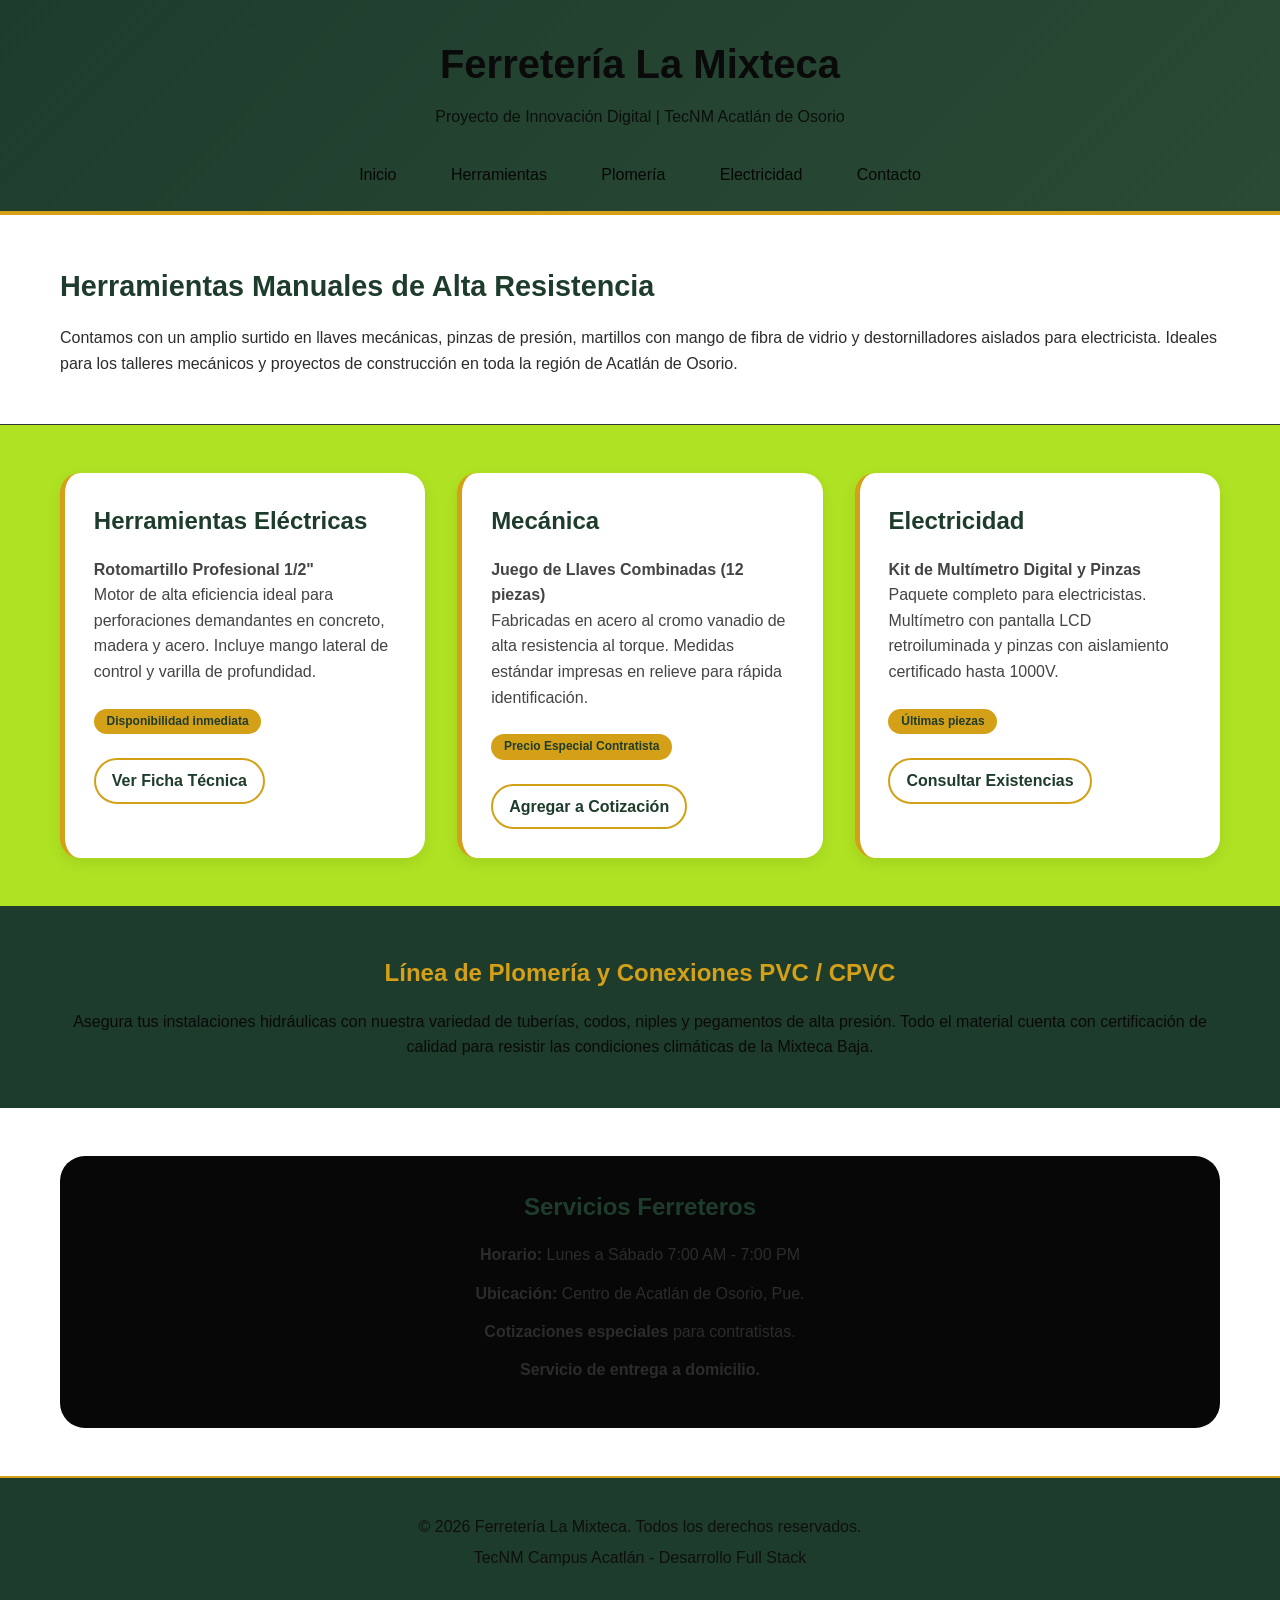
==== indexDos.html @ 5c70a492 "Add files via upload" ====
<!DOCTYPE html>
<html lang="es">
<head>
    <meta charset="UTF-8">
    <meta name="viewport" content="width=device-width, initial-scale=1.0, user-scalable=yes">
    <title>Ferretería La Mixteca</title>
    <link rel="stylesheet" href="style.css">
</head>
<body>
    <header class="main-header">
        <div class="container">
            <h1> Ferretería La Mixteca</h1>
            <p class="tagline">Proyecto de Innovación Digital | TecNM Acatlán de Osorio</p>
            <nav class="main-nav">
                <ul>
                    <li><a href="#">Inicio</a></li>
                    <li><a href="#">Herramientas</a></li>
                    <li><a href="#">Plomería</a></li>
                    <li><a href="#">Electricidad</a></li>
                    <li><a href="#">Contacto</a></li>
                </ul>
            </nav>
        </div>
    </header>

    <main>
        <section class="hero">
            <div class="container">
                <h2>Herramientas Manuales de Alta Resistencia</h2>
                <p>Contamos con un amplio surtido en llaves mecánicas, pinzas de presión, martillos con mango de fibra de vidrio y destornilladores aislados para electricista. Ideales para los talleres mecánicos y proyectos de construcción en toda la región de Acatlán de Osorio.</p>
            </div>
        </section>

        <section class="features">
            <div class="container">
                <div class="features-grid">
                    <article class="feature-card">
                        <h3> Herramientas Eléctricas</h3>
                        <p><strong>Rotomartillo Profesional 1/2"</strong><br>Motor de alta eficiencia ideal para perforaciones demandantes en concreto, madera y acero. Incluye mango lateral de control y varilla de profundidad.</p>
                        <span class="badge">Disponibilidad inmediata</span>
                        <a href="#" class="btn-outline">Ver Ficha Técnica</a>
                    </article>

                    <article class="feature-card">
                        <h3> Mecánica</h3>
                        <p><strong>Juego de Llaves Combinadas (12 piezas)</strong><br>Fabricadas en acero al cromo vanadio de alta resistencia al torque. Medidas estándar impresas en relieve para rápida identificación.</p>
                        <span class="badge">Precio Especial Contratista</span>
                        <a href="#" class="btn-outline">Agregar a Cotización</a>
                    </article>

                    <article class="feature-card">
                        <h3>Electricidad</h3>
                        <p><strong>Kit de Multímetro Digital y Pinzas</strong><br>Paquete completo para electricistas. Multímetro con pantalla LCD retroiluminada y pinzas con aislamiento certificado hasta 1000V.</p>
                        <span class="badge">Últimas piezas</span>
                        <a href="#" class="btn-outline">Consultar Existencias</a>
                    </article>
                </div>
            </div>
        </section>

        <section class="plumbing-section">
            <div class="container">
                <div class="plumbing-content">
                    <h2>Línea de Plomería y Conexiones PVC / CPVC</h2>
                    <p>Asegura tus instalaciones hidráulicas con nuestra variedad de tuberías, codos, niples y pegamentos de alta presión. Todo el material cuenta con certificación de calidad para resistir las condiciones climáticas de la Mixteca Baja.</p>
                </div>
            </div>
        </section>

        <section class="services">
            <div class="container">
                <div class="services-info">
                    <h2>Servicios Ferreteros</h2>
                    <ul>
                        <li><strong>Horario:</strong> Lunes a Sábado 7:00 AM - 7:00 PM</li>
                        <li><strong>Ubicación:</strong> Centro de Acatlán de Osorio, Pue.</li>
                        <li><strong>Cotizaciones especiales</strong> para contratistas.</li>
                        <li><strong>Servicio de entrega a domicilio.</strong></li>
                    </ul>
                </div>
            </div>
        </section>
    </main>

    <footer class="main-footer">
        <div class="container">
            <p>© 2026 Ferretería La Mixteca. Todos los derechos reservados.</p>
            <p>TecNM Campus Acatlán - Desarrollo Full Stack</p>
        </div>
    </footer>
</body>
</html>
---- style.css ----
* {
    margin: 0;
    padding: 0;
    box-sizing: border-box;
}

:root {
    --primary-green: #1e3c2c;
    --secondary-green: #2a4a35;
    --accent-gold: #d4a017;
    --light-bg: #afe222;
    --text-dark: #2c2c2c;
    --white: #ffffff;
}

body {
    font-family: 'Segoe UI', Roboto, 'Helvetica Neue', sans-serif;
    line-height: 1.6;
    color: var(--text-dark);
    background-color: var(--light-bg);
}

.container {
    max-width: 1200px;
    margin: 0 auto;
    padding: 0 20px;
}

.main-header {
    background: linear-gradient(135deg, var(--primary-green), var(--secondary-green));
    color: rgb(10, 10, 10);
    padding: 2rem 0 1rem 0;
    text-align: center;
    border-bottom: 4px solid var(--accent-gold);
}

.main-header h1 {
    font-size: 2.5rem;
    margin-bottom: 0.5rem;
}

.tagline {
    font-size: 1rem;
    opacity: 0.9;
    margin-bottom: 1.5rem;
}

.main-nav ul {
    display: flex;
    justify-content: center;
    flex-wrap: wrap;
    gap: 1rem;
    list-style: none;
    padding: 0.5rem 0;
}

.main-nav a {
    color: rgb(7, 7, 7);
    text-decoration: none;
    padding: 0.5rem 1.2rem;
    border-radius: 30px;
    transition: all 0.3s ease;
    font-weight: 500;
}

.main-nav a:hover {
    background-color: var(--accent-gold);
    color: var(--primary-green);
}

.hero {
    background: var(--white);
    padding: 3rem 0;
    border-bottom: 1px solid #000000c9;
}

.hero h2 {
    color: var(--primary-green);
    font-size: 1.8rem;
    margin-bottom: 1rem;
}

.features {
    padding: 3rem 0;
}

.features-grid {
    display: grid;
    grid-template-columns: repeat(auto-fit, minmax(300px, 1fr));
    gap: 2rem;
}

.feature-card {
    background: var(--white);
    border-radius: 20px;
    padding: 1.8rem;
    box-shadow: 0 5px 15px rgba(0,0,0,0.08);
    transition: transform 0.3s ease;
    border-left: 5px solid var(--accent-gold);
}

.feature-card:hover {
    transform: translateY(-5px);
}

.feature-card h3 {
    color: var(--primary-green);
    margin-bottom: 1rem;
    font-size: 1.5rem;
}

.feature-card p {
    margin-bottom: 1rem;
    color: #444;
}

.badge {
    display: inline-block;
    background: var(--accent-gold);
    color: var(--primary-green);
    padding: 0.2rem 0.8rem;
    border-radius: 20px;
    font-size: 0.75rem;
    font-weight: bold;
    margin: 0.5rem 0;
}

.btn-outline {
    display: inline-block;
    margin-top: 1rem;
    padding: 0.5rem 1rem;
    border: 2px solid var(--accent-gold);
    border-radius: 30px;
    color: var(--primary-green);
    text-decoration: none;
    font-weight: bold;
    transition: all 0.3s;
}

.btn-outline:hover {
    background: var(--accent-gold);
    color: var(--primary-green);
}

.plumbing-section {
    background: var(--primary-green);
    color: rgb(10, 10, 10);
    padding: 3rem 0;
    text-align: center;
}

.plumbing-content h2 {
    color: var(--accent-gold);
    margin-bottom: 1rem;
}

.services {
    padding: 3rem 0;
    background: var(--white);
}

.services-info {
    background: #070707;
    padding: 2rem;
    border-radius: 25px;
    text-align: center;
}

.services-info h2 {
    color: var(--primary-green);
    margin-bottom: 1rem;
}

.services-info ul {
    list-style: none;
    margin-top: 1rem;
}

.services-info li {
    margin: 0.8rem 0;
}

.main-footer {
    background: var(--primary-green);
    color: #0f0f0f;
    text-align: center;
    padding: 2rem 0;
    border-top: 2px solid var(--accent-gold);
}

.main-footer p {
    margin: 0.3rem 0;
}

@media (max-width: 768px) {
    .main-header h1 {
        font-size: 1.8rem;
    }
    
    .hero h2 {
        font-size: 1.4rem;
    }
    
    .features-grid {
        grid-template-columns: 1fr;
    }
    
    .main-nav ul {
        flex-direction: column;
        gap: 0.5rem;
    }
    
    .container {
        padding: 0 15px;
    }
    
    .feature-card {
        padding: 1.2rem;
    }
}

@media (max-width: 480px) {
    .hero {
        padding: 2rem 0;
    }
    
    .btn-outline {
        display: block;
        text-align: center;
    }
}
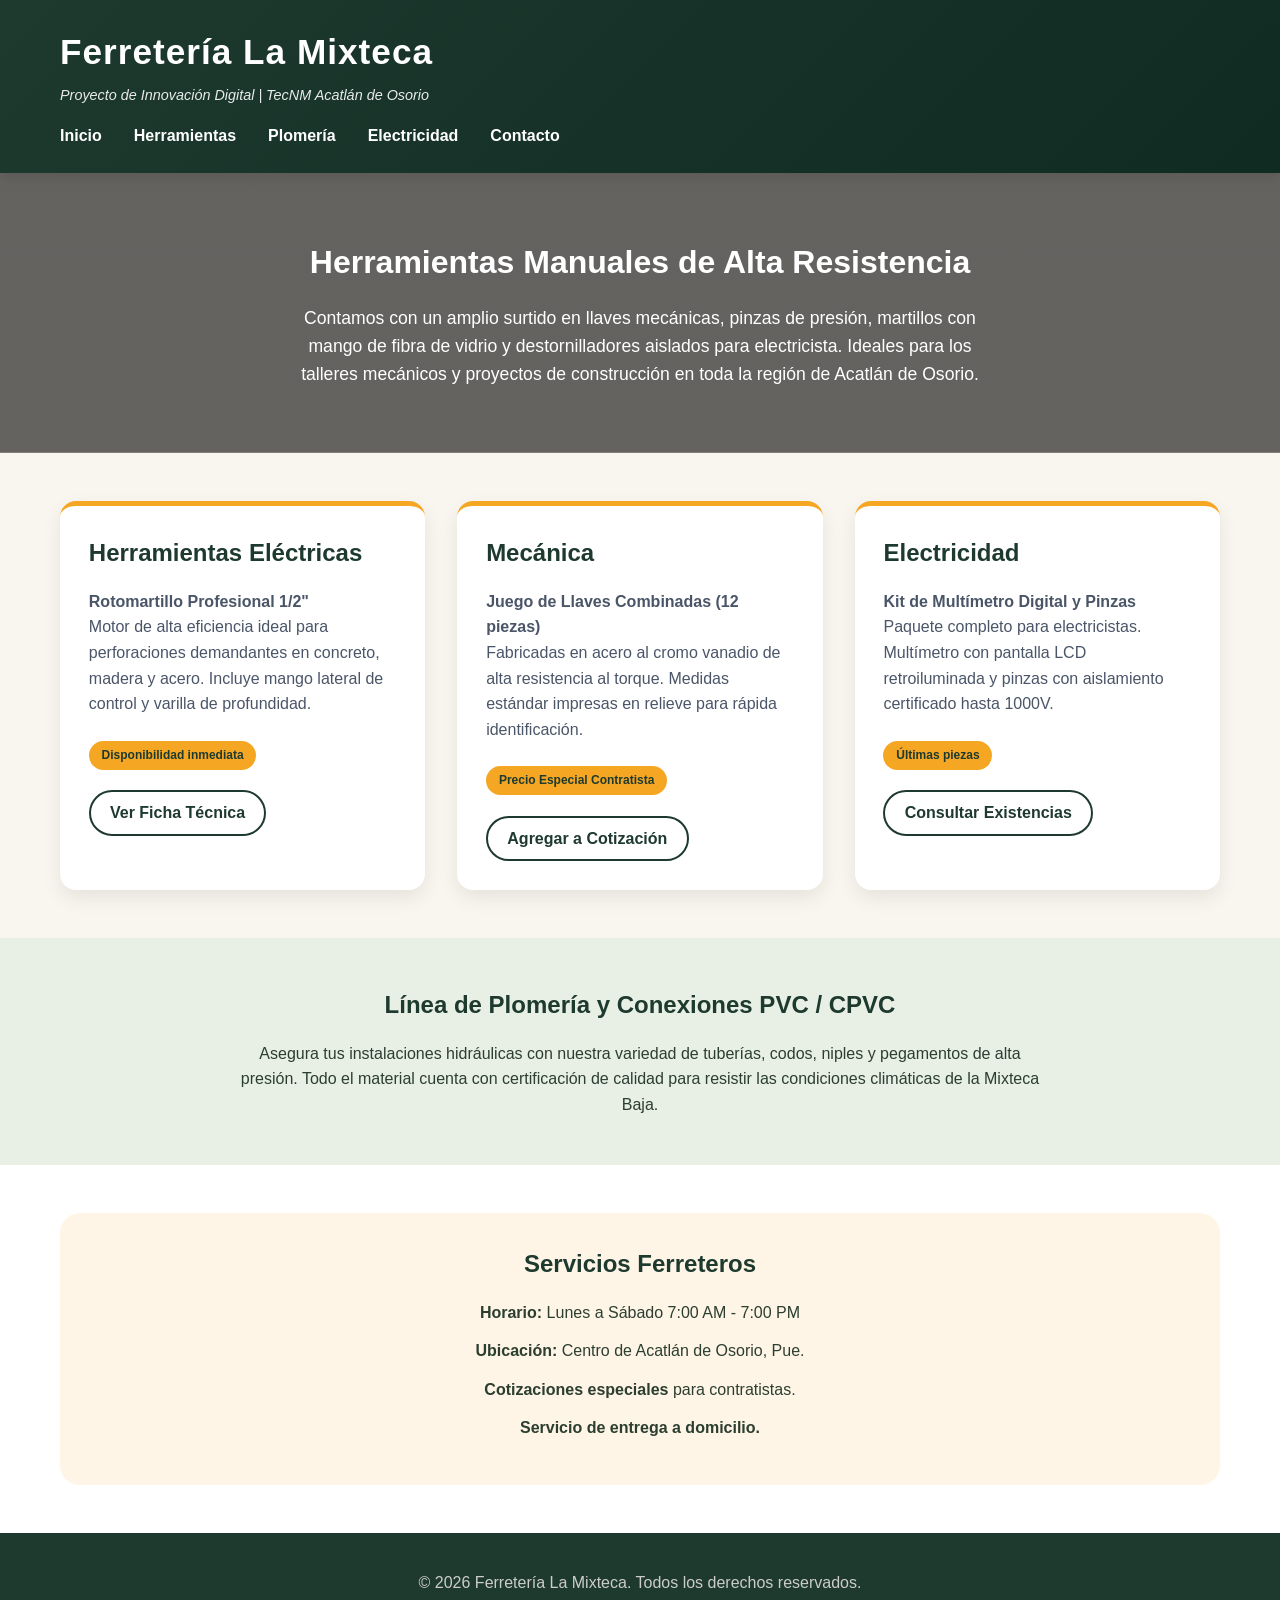
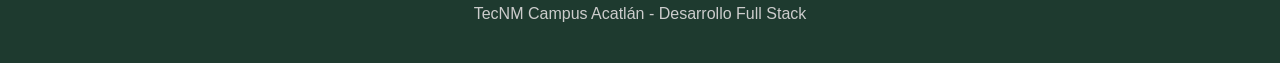
==== commit 33f1ec5b: "esss" ====
--- a/indexDos.html
+++ b/indexDos.html
@@ -4,7 +4,231 @@
     <meta charset="UTF-8">
     <meta name="viewport" content="width=device-width, initial-scale=1.0, user-scalable=yes">
     <title>Ferretería La Mixteca</title>
-    <link rel="stylesheet" href="style.css">
+    <style>
+* {
+    margin: 0;
+    padding: 0;
+    box-sizing: border-box;
+}
+
+body {
+    font-family: 'Segoe UI', Tahoma, Geneva, Verdana, sans-serif;
+    line-height: 1.6;
+    color: #2c3e2f;
+    background-color: #f9f6ef;
+}
+
+.container {
+    max-width: 1200px;
+    margin: 0 auto;
+    padding: 0 20px;
+}
+
+/* Header */
+.main-header {
+    background: linear-gradient(135deg, #1e3a2f 0%, #0f2b22 100%);
+    color: white;
+    padding: 1.5rem 0;
+    box-shadow: 0 4px 12px rgba(0,0,0,0.1);
+}
+
+.main-header h1 {
+    font-size: 2.2rem;
+    letter-spacing: 1px;
+    margin-bottom: 0.25rem;
+}
+
+.tagline {
+    font-size: 0.9rem;
+    opacity: 0.9;
+    margin-bottom: 1rem;
+    font-style: italic;
+}
+
+.main-nav ul {
+    display: flex;
+    list-style: none;
+    gap: 2rem;
+    flex-wrap: wrap;
+    margin-top: 0.5rem;
+}
+
+.main-nav a {
+    color: white;
+    text-decoration: none;
+    font-weight: 600;
+    transition: 0.3s;
+    padding: 0.5rem 0;
+    border-bottom: 2px solid transparent;
+}
+
+.main-nav a:hover {
+    border-bottom-color: #f5a623;
+    color: #f5a623;
+}
+
+/* Hero */
+.hero {
+    background: linear-gradient(rgba(0,0,0,0.6), rgba(0,0,0,0.6)), 
+                url('https://placehold.co/1920x600/2c3e2f/white?text=Ferretería+La+Mixteca');
+    background-size: cover;
+    background-position: center;
+    color: white;
+    padding: 4rem 0;
+    text-align: center;
+}
+
+.hero h2 {
+    font-size: 2rem;
+    margin-bottom: 1rem;
+}
+
+.hero p {
+    max-width: 700px;
+    margin: 0 auto;
+    font-size: 1.1rem;
+}
+
+/* Features Grid */
+.features {
+    padding: 3rem 0;
+}
+
+.features-grid {
+    display: grid;
+    grid-template-columns: repeat(auto-fit, minmax(300px, 1fr));
+    gap: 2rem;
+}
+
+.feature-card {
+    background: white;
+    border-radius: 16px;
+    padding: 1.8rem;
+    box-shadow: 0 8px 20px rgba(0,0,0,0.08);
+    transition: transform 0.2s, box-shadow 0.2s;
+    border-top: 5px solid #f5a623;
+}
+
+.feature-card:hover {
+    transform: translateY(-5px);
+    box-shadow: 0 12px 28px rgba(0,0,0,0.12);
+}
+
+.feature-card h3 {
+    color: #1e3a2f;
+    margin-bottom: 1rem;
+    font-size: 1.5rem;
+}
+
+.feature-card p {
+    color: #4a5568;
+    margin-bottom: 1rem;
+}
+
+.badge {
+    display: inline-block;
+    background: #f5a623;
+    color: #1e3a2f;
+    padding: 0.3rem 0.8rem;
+    border-radius: 20px;
+    font-size: 0.75rem;
+    font-weight: bold;
+    margin: 0.5rem 0;
+}
+
+.btn-outline {
+    display: inline-block;
+    margin-top: 0.8rem;
+    padding: 0.5rem 1.2rem;
+    border: 2px solid #1e3a2f;
+    color: #1e3a2f;
+    text-decoration: none;
+    border-radius: 30px;
+    font-weight: bold;
+    transition: 0.3s;
+}
+
+.btn-outline:hover {
+    background: #1e3a2f;
+    color: white;
+}
+
+/* Plumbing section */
+.plumbing-section {
+    background: #e8f0e6;
+    padding: 3rem 0;
+}
+
+.plumbing-content {
+    text-align: center;
+    max-width: 800px;
+    margin: 0 auto;
+}
+
+.plumbing-content h2 {
+    color: #1e3a2f;
+    margin-bottom: 1rem;
+}
+
+/* Services */
+.services {
+    padding: 3rem 0;
+    background: white;
+}
+
+.services-info {
+    background: #fef5e7;
+    padding: 2rem;
+    border-radius: 20px;
+    text-align: center;
+}
+
+.services-info h2 {
+    color: #1e3a2f;
+    margin-bottom: 1rem;
+}
+
+.services-info ul {
+    list-style: none;
+}
+
+.services-info li {
+    margin: 0.8rem 0;
+    font-size: 1rem;
+}
+
+/* Footer */
+.main-footer {
+    background: #1e3a2f;
+    color: #ccc;
+    text-align: center;
+    padding: 2rem 0;
+}
+
+.main-footer p {
+    margin: 0.3rem 0;
+}
+
+/* Responsive */
+@media (max-width: 768px) {
+    .main-nav ul {
+        justify-content: center;
+        gap: 1rem;
+    }
+    
+    .hero h2 {
+        font-size: 1.5rem;
+    }
+    
+    .features-grid {
+        grid-template-columns: 1fr;
+    }
+}
+
+
+
+    </style>
+
 </head>
 <body>
     <header class="main-header">
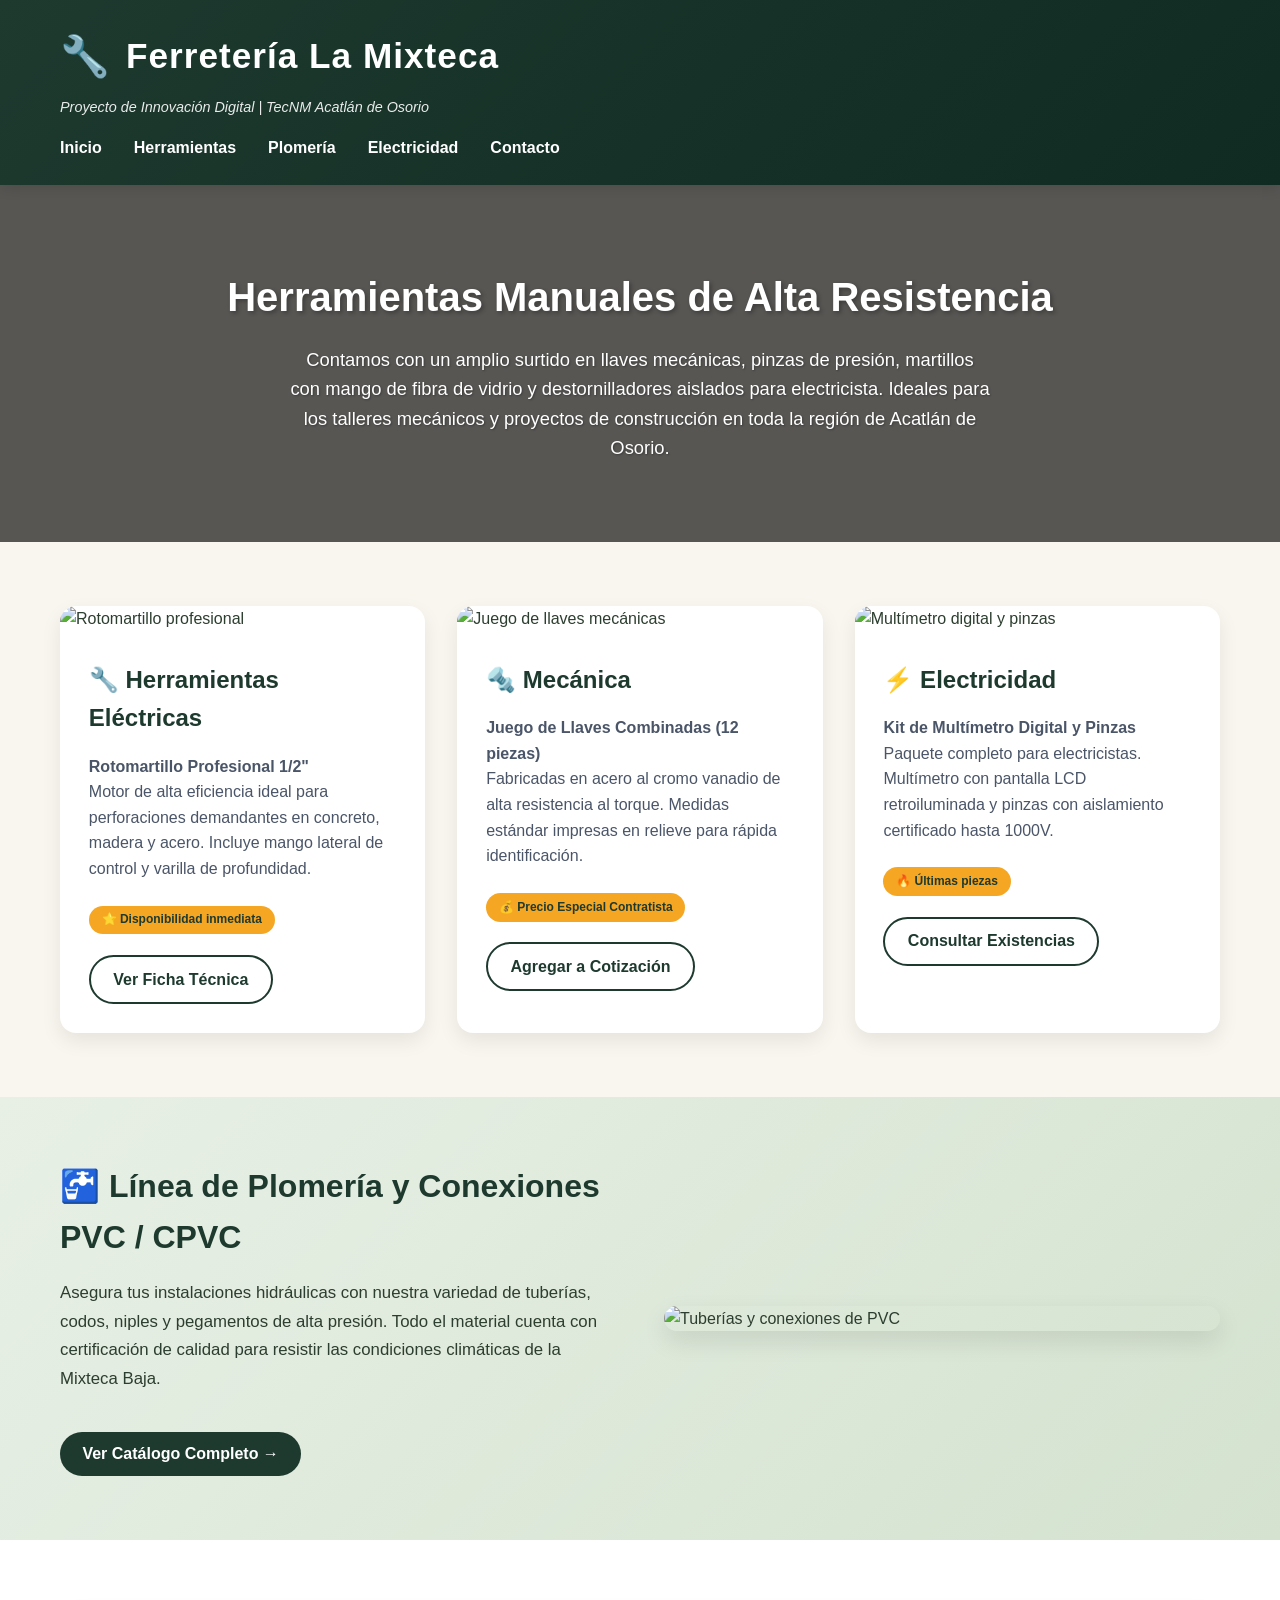
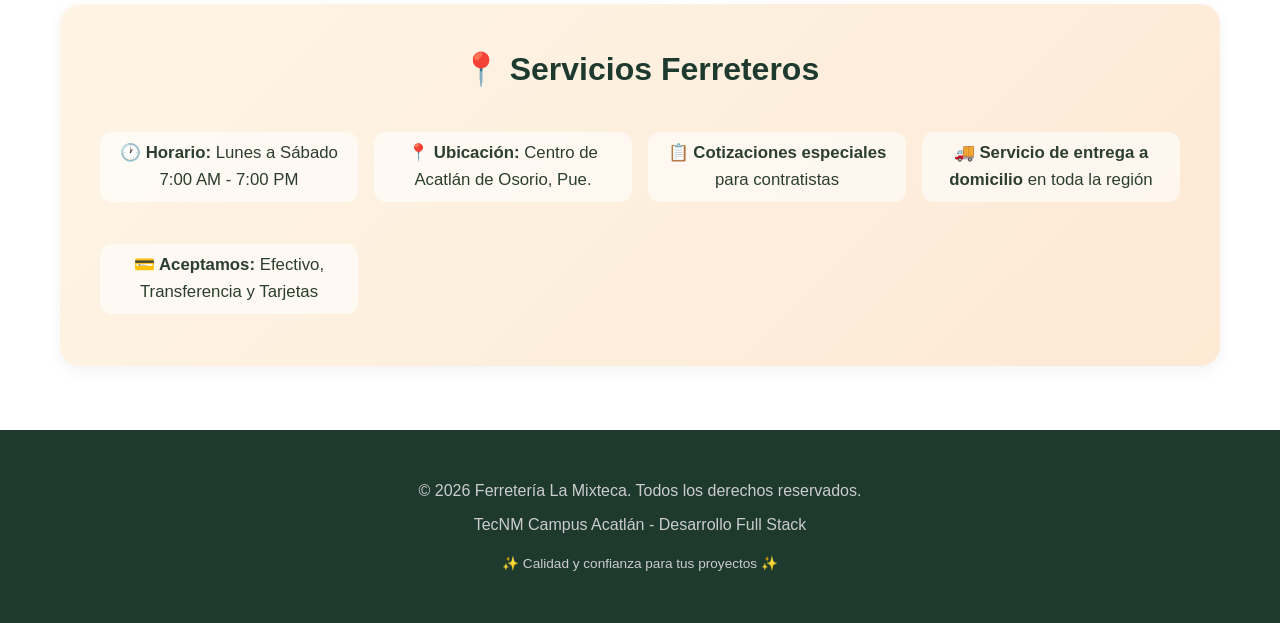
==== commit dfc17569: "bnn" ====
--- a/indexDos.html
+++ b/indexDos.html
@@ -3,7 +3,7 @@
 <head>
     <meta charset="UTF-8">
     <meta name="viewport" content="width=device-width, initial-scale=1.0, user-scalable=yes">
-    <title>Ferretería La Mixteca</title>
+    <title>Ferretería La Mixteca - Herramientas Profesionales</title>
     <style>
 * {
     margin: 0;
@@ -30,12 +30,23 @@
     color: white;
     padding: 1.5rem 0;
     box-shadow: 0 4px 12px rgba(0,0,0,0.1);
+    position: relative;
+}
+
+.logo-container {
+    display: flex;
+    align-items: center;
+    gap: 1rem;
+    margin-bottom: 0.5rem;
+}
+
+.logo-icon {
+    font-size: 2.5rem;
 }
 
 .main-header h1 {
     font-size: 2.2rem;
     letter-spacing: 1px;
-    margin-bottom: 0.25rem;
 }
 
 .tagline {
@@ -69,49 +80,61 @@
 
 /* Hero */
 .hero {
-    background: linear-gradient(rgba(0,0,0,0.6), rgba(0,0,0,0.6)), 
-                url('https://placehold.co/1920x600/2c3e2f/white?text=Ferretería+La+Mixteca');
+    background: linear-gradient(rgba(0,0,0,0.65), rgba(0,0,0,0.65)), 
+                url('https://images.unsplash.com/photo-1504917595217-d4dc5ebe6122?w=1920&h=600&fit=crop');
     background-size: cover;
-    background-position: center;
+    background-position: center 30%;
     color: white;
-    padding: 4rem 0;
+    padding: 5rem 0;
     text-align: center;
 }
 
 .hero h2 {
-    font-size: 2rem;
+    font-size: 2.5rem;
     margin-bottom: 1rem;
+    text-shadow: 2px 2px 4px rgba(0,0,0,0.3);
 }
 
 .hero p {
     max-width: 700px;
     margin: 0 auto;
-    font-size: 1.1rem;
+    font-size: 1.15rem;
+    text-shadow: 1px 1px 2px rgba(0,0,0,0.3);
 }
 
 /* Features Grid */
 .features {
-    padding: 3rem 0;
+    padding: 4rem 0;
 }
 
 .features-grid {
     display: grid;
-    grid-template-columns: repeat(auto-fit, minmax(300px, 1fr));
+    grid-template-columns: repeat(auto-fit, minmax(320px, 1fr));
     gap: 2rem;
 }
 
 .feature-card {
     background: white;
     border-radius: 16px;
-    padding: 1.8rem;
+    padding: 0;
     box-shadow: 0 8px 20px rgba(0,0,0,0.08);
-    transition: transform 0.2s, box-shadow 0.2s;
-    border-top: 5px solid #f5a623;
+    transition: transform 0.3s, box-shadow 0.3s;
+    overflow: hidden;
 }
 
 .feature-card:hover {
     transform: translateY(-5px);
-    box-shadow: 0 12px 28px rgba(0,0,0,0.12);
+    box-shadow: 0 12px 28px rgba(0,0,0,0.15);
+}
+
+.card-img {
+    width: 100%;
+    height: 220px;
+    object-fit: cover;
+}
+
+.card-content {
+    padding: 1.8rem;
 }
 
 .feature-card h3 {
@@ -139,62 +162,101 @@
 .btn-outline {
     display: inline-block;
     margin-top: 0.8rem;
-    padding: 0.5rem 1.2rem;
+    padding: 0.6rem 1.4rem;
     border: 2px solid #1e3a2f;
     color: #1e3a2f;
     text-decoration: none;
     border-radius: 30px;
     font-weight: bold;
     transition: 0.3s;
+    cursor: pointer;
 }
 
 .btn-outline:hover {
     background: #1e3a2f;
     color: white;
+    transform: scale(1.02);
 }
 
 /* Plumbing section */
 .plumbing-section {
-    background: #e8f0e6;
-    padding: 3rem 0;
+    background: linear-gradient(135deg, #e8f0e6 0%, #d4e2cf 100%);
+    padding: 4rem 0;
+}
+
+.plumbing-grid {
+    display: grid;
+    grid-template-columns: 1fr 1fr;
+    gap: 3rem;
+    align-items: center;
 }
 
 .plumbing-content {
-    text-align: center;
-    max-width: 800px;
-    margin: 0 auto;
+    text-align: left;
 }
 
 .plumbing-content h2 {
     color: #1e3a2f;
     margin-bottom: 1rem;
+    font-size: 2rem;
+}
+
+.plumbing-content p {
+    font-size: 1.05rem;
+    line-height: 1.7;
+}
+
+.plumbing-image {
+    border-radius: 20px;
+    overflow: hidden;
+    box-shadow: 0 10px 25px rgba(0,0,0,0.1);
+}
+
+.plumbing-image img {
+    width: 100%;
+    height: auto;
+    display: block;
+    transition: transform 0.3s;
+}
+
+.plumbing-image:hover img {
+    transform: scale(1.02);
 }
 
 /* Services */
 .services {
-    padding: 3rem 0;
+    padding: 4rem 0;
     background: white;
 }
 
 .services-info {
-    background: #fef5e7;
-    padding: 2rem;
+    background: linear-gradient(135deg, #fef5e7 0%, #fde9d4 100%);
+    padding: 2.5rem;
     border-radius: 20px;
     text-align: center;
+    box-shadow: 0 5px 15px rgba(0,0,0,0.05);
 }
 
 .services-info h2 {
     color: #1e3a2f;
-    margin-bottom: 1rem;
+    margin-bottom: 1.5rem;
+    font-size: 2rem;
 }
 
 .services-info ul {
     list-style: none;
+    display: grid;
+    grid-template-columns: repeat(auto-fit, minmax(250px, 1fr));
+    gap: 1rem;
+    margin-top: 1rem;
 }
 
 .services-info li {
     margin: 0.8rem 0;
-    font-size: 1rem;
+    font-size: 1.05rem;
+    padding: 0.5rem;
+    background: rgba(255,255,255,0.6);
+    border-radius: 12px;
 }
 
 /* Footer */
@@ -202,38 +264,84 @@
     background: #1e3a2f;
     color: #ccc;
     text-align: center;
-    padding: 2rem 0;
+    padding: 2.5rem 0;
 }
 
 .main-footer p {
-    margin: 0.3rem 0;
+    margin: 0.5rem 0;
 }
 
 /* Responsive */
 @media (max-width: 768px) {
+    .main-header h1 {
+        font-size: 1.5rem;
+    }
+    
     .main-nav ul {
         justify-content: center;
         gap: 1rem;
     }
     
+    .hero {
+        padding: 3rem 0;
+    }
+    
     .hero h2 {
-        font-size: 1.5rem;
+        font-size: 1.6rem;
+    }
+    
+    .hero p {
+        font-size: 1rem;
     }
     
     .features-grid {
         grid-template-columns: 1fr;
     }
-}
-
-
-
+    
+    .plumbing-grid {
+        grid-template-columns: 1fr;
+        gap: 2rem;
+    }
+    
+    .plumbing-content {
+        text-align: center;
+    }
+    
+    .services-info ul {
+        grid-template-columns: 1fr;
+    }
+    
+    .services-info li {
+        font-size: 0.95rem;
+    }
+    
+    .card-img {
+        height: 180px;
+    }
+}
+
+@media (max-width: 480px) {
+    .container {
+        padding: 0 15px;
+    }
+    
+    .hero h2 {
+        font-size: 1.3rem;
+    }
+    
+    .feature-card h3 {
+        font-size: 1.3rem;
+    }
+}
     </style>
-
 </head>
 <body>
     <header class="main-header">
         <div class="container">
-            <h1> Ferretería La Mixteca</h1>
+            <div class="logo-container">
+                <div class="logo-icon">🔧</div>
+                <h1>Ferretería La Mixteca</h1>
+            </div>
             <p class="tagline">Proyecto de Innovación Digital | TecNM Acatlán de Osorio</p>
             <nav class="main-nav">
                 <ul>
@@ -259,24 +367,33 @@
             <div class="container">
                 <div class="features-grid">
                     <article class="feature-card">
-                        <h3> Herramientas Eléctricas</h3>
-                        <p><strong>Rotomartillo Profesional 1/2"</strong><br>Motor de alta eficiencia ideal para perforaciones demandantes en concreto, madera y acero. Incluye mango lateral de control y varilla de profundidad.</p>
-                        <span class="badge">Disponibilidad inmediata</span>
-                        <a href="#" class="btn-outline">Ver Ficha Técnica</a>
+                        <img src="https://images.unsplash.com/photo-1504148455328-c376907d081c?w=600&h=400&fit=crop" alt="Rotomartillo profesional" class="card-img">
+                        <div class="card-content">
+                            <h3>🔧 Herramientas Eléctricas</h3>
+                            <p><strong>Rotomartillo Profesional 1/2"</strong><br>Motor de alta eficiencia ideal para perforaciones demandantes en concreto, madera y acero. Incluye mango lateral de control y varilla de profundidad.</p>
+                            <span class="badge">⭐ Disponibilidad inmediata</span>
+                            <a href="#" class="btn-outline">Ver Ficha Técnica</a>
+                        </div>
                     </article>
 
                     <article class="feature-card">
-                        <h3> Mecánica</h3>
-                        <p><strong>Juego de Llaves Combinadas (12 piezas)</strong><br>Fabricadas en acero al cromo vanadio de alta resistencia al torque. Medidas estándar impresas en relieve para rápida identificación.</p>
-                        <span class="badge">Precio Especial Contratista</span>
-                        <a href="#" class="btn-outline">Agregar a Cotización</a>
+                        <img src="https://images.unsplash.com/photo-1581145493910-8e3b73c6d8f5?w=600&h=400&fit=crop" alt="Juego de llaves mecánicas" class="card-img">
+                        <div class="card-content">
+                            <h3>🔩 Mecánica</h3>
+                            <p><strong>Juego de Llaves Combinadas (12 piezas)</strong><br>Fabricadas en acero al cromo vanadio de alta resistencia al torque. Medidas estándar impresas en relieve para rápida identificación.</p>
+                            <span class="badge">💰 Precio Especial Contratista</span>
+                            <a href="#" class="btn-outline">Agregar a Cotización</a>
+                        </div>
                     </article>
 
                     <article class="feature-card">
-                        <h3>Electricidad</h3>
-                        <p><strong>Kit de Multímetro Digital y Pinzas</strong><br>Paquete completo para electricistas. Multímetro con pantalla LCD retroiluminada y pinzas con aislamiento certificado hasta 1000V.</p>
-                        <span class="badge">Últimas piezas</span>
-                        <a href="#" class="btn-outline">Consultar Existencias</a>
+                        <img src="https://images.unsplash.com/photo-1563206767-5b18f218e8de?w=600&h=400&fit=crop" alt="Multímetro digital y pinzas" class="card-img">
+                        <div class="card-content">
+                            <h3>⚡ Electricidad</h3>
+                            <p><strong>Kit de Multímetro Digital y Pinzas</strong><br>Paquete completo para electricistas. Multímetro con pantalla LCD retroiluminada y pinzas con aislamiento certificado hasta 1000V.</p>
+                            <span class="badge">🔥 Últimas piezas</span>
+                            <a href="#" class="btn-outline">Consultar Existencias</a>
+                        </div>
                     </article>
                 </div>
             </div>
@@ -284,9 +401,16 @@
 
         <section class="plumbing-section">
             <div class="container">
-                <div class="plumbing-content">
-                    <h2>Línea de Plomería y Conexiones PVC / CPVC</h2>
-                    <p>Asegura tus instalaciones hidráulicas con nuestra variedad de tuberías, codos, niples y pegamentos de alta presión. Todo el material cuenta con certificación de calidad para resistir las condiciones climáticas de la Mixteca Baja.</p>
+                <div class="plumbing-grid">
+                    <div class="plumbing-content">
+                        <h2>🚰 Línea de Plomería y Conexiones PVC / CPVC</h2>
+                        <p>Asegura tus instalaciones hidráulicas con nuestra variedad de tuberías, codos, niples y pegamentos de alta presión. Todo el material cuenta con certificación de calidad para resistir las condiciones climáticas de la Mixteca Baja.</p>
+                        <br>
+                        <a href="#" class="btn-outline" style="background: #1e3a2f; color: white; border: none;">Ver Catálogo Completo →</a>
+                    </div>
+                    <div class="plumbing-image">
+                        <img src="https://images.unsplash.com/photo-1581092335871-4e5f83c4ac6c?w=600&h=400&fit=crop" alt="Tuberías y conexiones de PVC">
+                    </div>
                 </div>
             </div>
         </section>
@@ -294,12 +418,13 @@
         <section class="services">
             <div class="container">
                 <div class="services-info">
-                    <h2>Servicios Ferreteros</h2>
+                    <h2>📍 Servicios Ferreteros</h2>
                     <ul>
-                        <li><strong>Horario:</strong> Lunes a Sábado 7:00 AM - 7:00 PM</li>
-                        <li><strong>Ubicación:</strong> Centro de Acatlán de Osorio, Pue.</li>
-                        <li><strong>Cotizaciones especiales</strong> para contratistas.</li>
-                        <li><strong>Servicio de entrega a domicilio.</strong></li>
+                        <li><strong>🕐 Horario:</strong> Lunes a Sábado 7:00 AM - 7:00 PM</li>
+                        <li><strong>📍 Ubicación:</strong> Centro de Acatlán de Osorio, Pue.</li>
+                        <li><strong>📋 Cotizaciones especiales</strong> para contratistas</li>
+                        <li><strong>🚚 Servicio de entrega a domicilio</strong> en toda la región</li>
+                        <li><strong>💳 Aceptamos:</strong> Efectivo, Transferencia y Tarjetas</li>
                     </ul>
                 </div>
             </div>
@@ -310,6 +435,7 @@
         <div class="container">
             <p>© 2026 Ferretería La Mixteca. Todos los derechos reservados.</p>
             <p>TecNM Campus Acatlán - Desarrollo Full Stack</p>
+            <p style="font-size: 0.85rem; margin-top: 1rem;">✨ Calidad y confianza para tus proyectos ✨</p>
         </div>
     </footer>
 </body>
